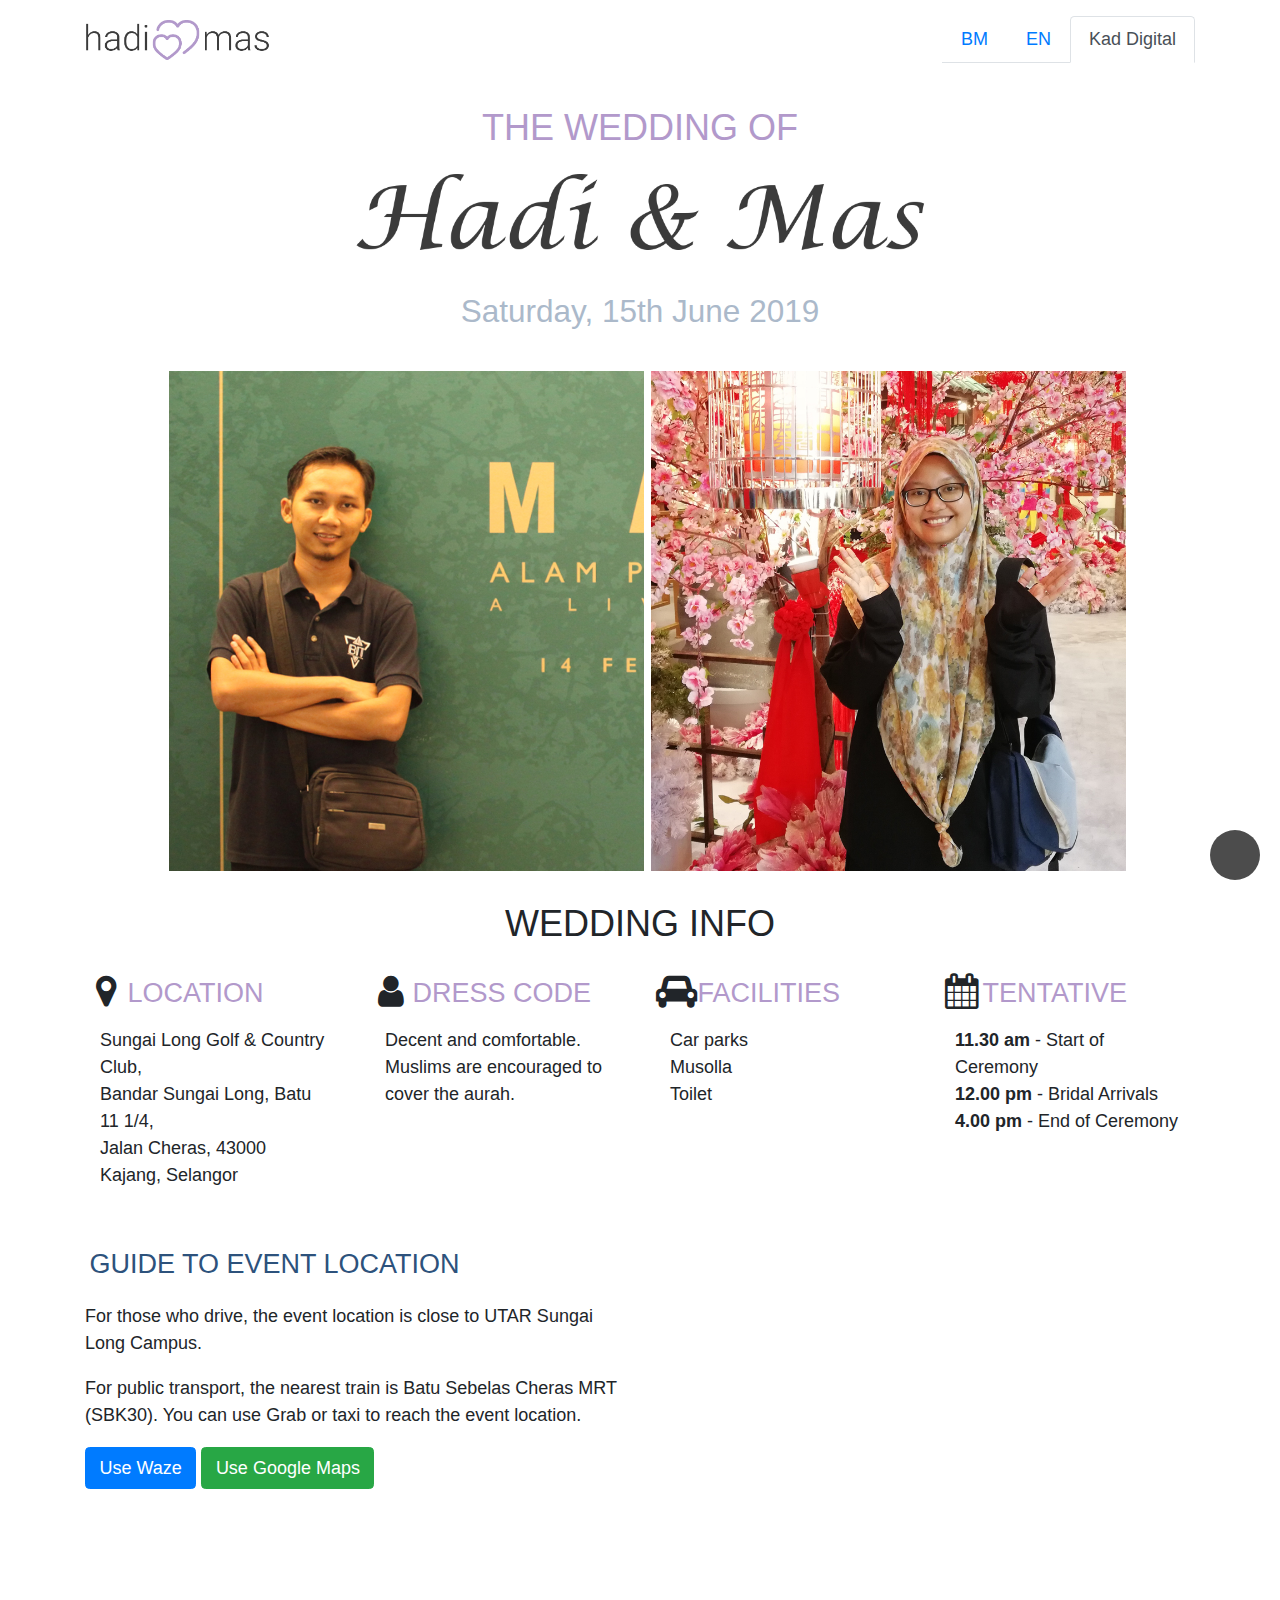
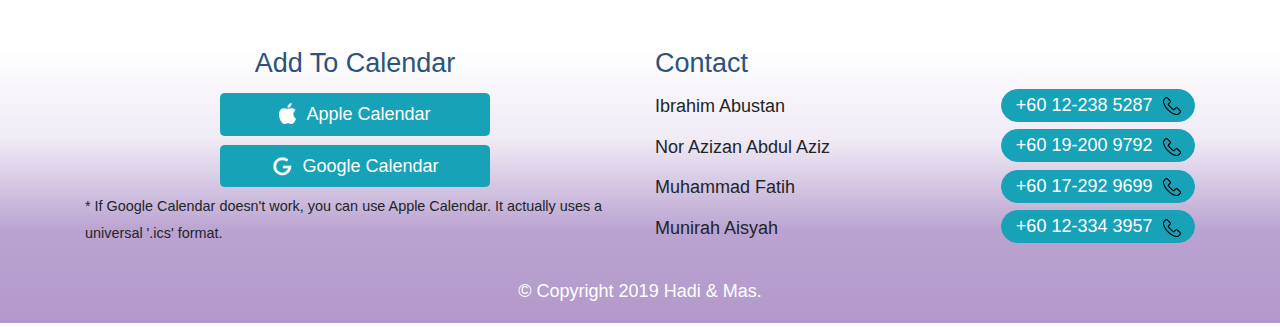
==== card.html @ 713570db "add english and card pages" ====
<!DOCTYPE html>
<html>

<head>
  <meta charset="utf-8">
  <meta name="viewport" content="width=device-width, initial-scale=1">
  <title>The Wedding of Hadi &amp; Mastura</title>
  <meta name="author" content="Mastura.AI">

  <!-- CSS dependencies -->
  <link rel="stylesheet" href="https://maxcdn.bootstrapcdn.com/font-awesome/4.5.0/css/font-awesome.min.css">
  <!-- <link rel="stylesheet" href="https://cdnjs.cloudflare.com/ajax/libs/font-awesome/4.7.0/css/font-awesome.min.css" type="text/css"> -->
  <!-- <link rel="stylesheet" href="assets/css/wireframe.css"> -->
  <link rel="stylesheet" href="https://use.fontawesome.com/releases/v5.1.0/css/all.css" integrity="sha384-lKuwvrZot6UHsBSfcMvOkWwlCMgc0TaWr+30HWe3a4ltaBwTZhyTEggF5tJv8tbt" crossorigin="anonymous">
  <link rel="stylesheet" href="https://maxcdn.bootstrapcdn.com/bootstrap/4.0.0/css/bootstrap.min.css" integrity="sha384-Gn5384xqQ1aoWXA+058RXPxPg6fy4IWvTNh0E263XmFcJlSAwiGgFAW/dAiS6JXm" crossorigin="anonymous">
  <link rel="stylesheet" href="assets/css/customStyle.css">

  <!-- Global site tag (gtag.js) - Google Analytics -->
  <script async src="https://www.googletagmanager.com/gtag/js?id=UA-134159920-1"></script>
  <script>
    window.dataLayer = window.dataLayer || [];
    function gtag(){dataLayer.push(arguments);}
    gtag('js', new Date());

    gtag('config', 'UA-134159920-1');
  </script>
</head>

<body>
  <nav class="navbar navbar-expand-md  navbar-light">
    <div class="container">
      <a href="#" class="navbar-brand d-flex align-items-center">
        <img src="assets/logo.png" class="d-inline-block align-top" alt="" height="50">
        <strong></strong>
      </a>
      <button class="navbar-toggler navbar-toggler-right" type="button" data-toggle="collapse" data-target="#navbar2SupportedContent">
        <span class="navbar-toggler-icon "></span>
      </button>
      <div class="collapse navbar-collapse text-center justify-content-end" id="navbar2SupportedContent">
        <ul class="nav nav-tabs">
          <li class="nav-item">
            <a class="nav-link" href="index.html" onclick="">BM</a>
          </li>
          <li class="nav-item">
            <a class="nav-link" href="en.html" onclick="">EN</a>
          </li>
          <li class="nav-item">
            <a class="active nav-link" href="index.html" onclick="">Kad Digital</a>
          </li>
        </ul>
      </div>
    </div>
  </nav>
  <div class="text-center text-tarikh w-100 py-4">
    <div class="container">
      <div class="row justify-content-center">
        <div class="col-md-9" style="max-width: 600px;"">
          <h2 class="text-uppercase text-walimah">The Wedding Of</h2>
          <img class="img-fluid d-block" src="assets/Hadi&Mas.png">
          <h3 >Saturday, 15th June 2019</h3>
        </div>
      </div>
    </div>
  </div>
  <div class="">
    <div class="container">
      <div class="row">
        <div class="col-md-1"></div>

        <div class="col-md-5 bg-hadi-cover">
          <!-- <img class="d-block box-shadow img-fluid p-1" src="assets/Hadi.jpg">  -->
        </div>
        <div class="col-md-5 bg-mas-cover">
          <!-- <img class="d-block box-shadow img-fluid p-1" src="assets/Mas.jpg">  -->
        </div>
        <div class="col-md-1"></div>

      </div>
    </div>
  </div>
  <div class="py-3">
    <div class="container">
      <div class="row">
        <div class="col-md-12 my-2">
          <h2 class="text-center">WEDDING INFO</h2>
        </div>
      </div>
      <div class="row">

        <div class="col-md-3">
          <div class="row no-gutters my-2">
              <div class="col-2 text-center">
              <i class="d-block fa fa-2x fa-map-marker"></i>
            </div>
            <div class="col-10 mt-1">
              <h4 class="text-walimah">
                LOCATION
              </h4>
            </div>
          </div>
          <div class="col-12 text-lg order-lg-1">
            <p>Sungai Long Golf & Country Club, <br>
              Bandar Sungai Long, Batu 11 1/4, <br>
              Jalan Cheras, 43000 Kajang, Selangor</p>
          </div>
        </div>

        <div class="col-md-3">
          <div class="row no-gutters my-2">
              <div class="col-2 text-center">
              <i class="fa fa-user d-block fa-2x"></i>
            </div>
            <div class="col-10 mt-1">
              <h4 class="text-walimah">
                DRESS CODE
              </h4>
            </div>
          </div>
          <div class="col-12">
            <p>Decent and comfortable. Muslims are encouraged to cover the aurah.</p>
          </div>
        </div>

        <div class="col-md-3">
          <div class="row no-gutters my-2">
            <div class="col-2 text-center">
              <i class="fa fa-2x fa-car"></i>
            </div>
            <div class="col-10 mt-1">
              <h4 class="text-walimah">
              FACILITIES
              </h4>
            </div>
          </div>
          <div class="col-12">
            <p>Car parks
              <br>Musolla
              <br>Toilet
            </p>
          </div>
        </div>

        <div class="col-md-3">
          <div class="row no-gutters my-2">
            <div class="col-2 text-center">
              <i class="d-block mx-auto fa fa-2x fa-calendar"></i>
            </div>
            <div class="col-10 mt-1">
              <h4 class="text-walimah">
              TENTATIVE
              </h4>
            </div>
          </div>
          <div class="col-12">
            <p>
              <strong>11.30 am</strong> - Start of Ceremony<br>
              <strong>12.00 pm</strong> - Bridal Arrivals<br>
              <strong>4.00 pm</strong> - End of Ceremony
            </p>
          </div>
        </div>

      </div>
    </div>
  </div>

  <div class="py-3">
    <div class="container">
      <div class="row">
        <div class="col-md-6 mb-4">
          <h4 class="text-dark p-1">
            GUIDE TO EVENT LOCATION
          </h4>
          <p class="my-3">
              For those who drive, the event location is close to UTAR Sungai Long Campus.</p>
          <p class="my-3">
              For public transport, the nearest train is Batu Sebelas Cheras MRT (SBK30). You can use Grab or taxi to reach the event location.</p>
          <a class="btn btn-primary" onclick="mapEventWaze()"
            href="https://waze.com/ul/hw283k9cqy" target="_blank">Use Waze </a>
          <a class="btn btn-success" onclick="mapEventGoogle()"
            href="https://goo.gl/maps/rqmS5gScA3T2" target="_blank">Use Google Maps </a>
        </div>
        <div class="col-md-6 my-2">
            <iframe src="https://www.google.com/maps/embed?pb=!1m14!1m8!1m3!1d31873.569525898343!2d101.7592323!3d3.0420231!3m2!1i1024!2i768!4f13.1!3m3!1m2!1s0x31cc3358bcd75da1%3A0x70e3d50fc42bfb59!2sSungai+Long+Golf+%26+Country+Club!5e0!3m2!1sen!2smy!4v1549622016093" 
              width="600" height="350" frameborder="0" style="border:0" allowfullscreen></iframe>
        </div>
      </div>
    </div>
  </div>
  <div class="bg-primary filter-fade-in mt-3 mb-1">
    <div class="container">
      <div class="row">

        <div class="col-md-6 mb-4">
          <h4 class="text-center text-dark">Add To Calendar</h4>

          <div class="row mt-2">
            <div class="col-12 text-center my-1">
              <a class="btn btn-info col-sm-6" onclick="CalendarApple()" target="_blank" href="./assets/hadixmas_wedding.ics">
                <img class="apple" src="./assets/apple-logo.png">
                  Apple Calendar
              </a>
            </div>
            <div class="col-12 text-center my-1">
              <a  class="btn btn-info col-sm-6" onclick="CalendarGoogle()" target="_blank" 
                href="https://calendar.google.com/event?action=TEMPLATE&tmeid=NDducWpnNWltYnI3MzZxMzdxcmNsNXEzNHMgNGhxNGlnaDdidm90Y2pidGdoZW42bWc3MG9AZw&tmsrc=4hq4igh7bvotcjbtghen6mg70o%40group.calendar.google.com">
                <img class="google" src="./assets/google-logo.png">                
                Google Calendar              
              </a>
            </div>
          </div>
          <small>* If Google Calendar doesn't work, you can use Apple Calendar. It actually uses a universal '.ics' format.</small>
        </div>

        <div class="text-left col-md-6 mb-4 no-gutters">
          <h4 class="text-dark">Contact</h4>

          <ul class="list-inline mb-2">
            <li class="list-inline-item mt-1">
              Ibrahim Abustan
            </li>
            <li class="list-inline-item float-right">
              <button type="button" onclick="contactEvent()" class="btn btn-info contact" data-toggle="modal" data-target="#contactPerson1">
                +60 12-238 5287
                <img class="phone" src="./assets/phone-icon.png">
              </button>
            </li>
          </ul>

          <!-- Modal -->
          <div class="modal fade" id="contactPerson1" tabindex="-1" role="dialog" aria-labelledby="contactPerson1Label" aria-hidden="true">
            <div class="modal-dialog modal-dialog-centered" role="document">
              <div class="modal-content">
                <div class="modal-header">
                  <h5 class="modal-title" id="contactPerson1Label">Contact</h5>
                  <button type="button" class="close" data-dismiss="modal" aria-label="Close">
                    <span aria-hidden="true">&times;</span>
                  </button>
                </div>
                <div class="modal-body">
                  <ul class="list-group list-group-flush">
                    <li class="list-group-item bg-light py-1">
                      <a href="https://api.whatsapp.com/send?phone=60122385287" onclick="contactEventWhatsapp()" class="ga-contact-call ">
                        <img class="whatsapp" src="./assets/whatsapp-icon.png">
                        <span class="whatsapp-text align-middle">Whatsapp</span>
                      </a>
                    </li>
                    <li class="list-group-item bg-light py-1">
                      <a class="ga-contact-call " href="tel:60122385287" onclick="contactEventCall()">
                        <img class="call" src="./assets/phone-icon.png">
                        <span class="call-text align-middle">Call</span>
                      </a>
                    </li>
                  </ul>
                </div>
              </div>
            </div>
          </div>

          <ul class="list-inline mb-2">
            <li class="list-inline-item mt-1">
              Nor Azizan Abdul Aziz
            </li>
            <li class="list-inline-item float-right">
              <button type="button" onclick="contactEvent()" class="btn btn-info contact" data-toggle="modal" data-target="#contactPerson2">
                +60 19-200 9792
                <img class="phone" src="./assets/phone-icon.png">
              </button>
            </li>
          </ul>

          <!-- Modal -->
          <div class="modal fade" id="contactPerson2" tabindex="-1" role="dialog" aria-labelledby="contactPerson2Label" aria-hidden="true">
            <div class="modal-dialog modal-dialog-centered" role="document">
              <div class="modal-content">
                <div class="modal-header">
                  <h5 class="modal-title" id="contactPerson2Label">Contact</h5>
                  <button type="button" class="close" data-dismiss="modal" aria-label="Close">
                    <span aria-hidden="true">&times;</span>
                  </button>
                </div>
                <div class="modal-body">
                  <ul class="list-group list-group-flush">
                    <li class="list-group-item bg-light py-1">
                      <a href="https://api.whatsapp.com/send?phone=60192009792" onclick="contactEventWhatsapp()" class="ga-contact-call ">
                        <img class="whatsapp" src="./assets/whatsapp-icon.png">
                        <span class="whatsapp-text align-middle">Whatsapp</span>
                      </a>
                    </li>
                    <li class="list-group-item bg-light py-1">
                      <a class="ga-contact-call " href="tel:60192009792" onclick="contactEventCall()">
                        <img class="call" src="./assets/phone-icon.png">
                        <span class="call-text align-middle">Call</span>
                      </a>
                    </li>
                  </ul>
                </div>
              </div>
            </div>
          </div>

          <ul class="list-inline mb-2">
            <li class="list-inline-item mt-1">
              Muhammad Fatih
            </li>
            <li class="list-inline-item float-right">
              <button type="button" onclick="contactEvent()" class="btn btn-info contact" data-toggle="modal" data-target="#contactPerson3">
                +60 17-292 9699
                <img class="phone" src="./assets/phone-icon.png">
              </button>
            </li>
          </ul>

          <!-- Modal -->
          <div class="modal fade" id="contactPerson3" tabindex="-1" role="dialog" aria-labelledby="contactPerson3Label" aria-hidden="true">
            <div class="modal-dialog modal-dialog-centered" role="document">
              <div class="modal-content">
                <div class="modal-header">
                  <h5 class="modal-title" id="contactPerson3Label">Contact</h5>
                  <button type="button" class="close" data-dismiss="modal" aria-label="Close">
                    <span aria-hidden="true">&times;</span>
                  </button>
                </div>
                <div class="modal-body">
                  <ul class="list-group list-group-flush">
                    <li class="list-group-item bg-light py-1">
                      <a href="https://api.whatsapp.com/send?phone=60172929699" onclick="contactEventWhatsapp()" class="ga-contact-call ">
                        <img class="whatsapp" src="./assets/whatsapp-icon.png">
                        <span class="whatsapp-text align-middle">Whatsapp</span>
                      </a>
                    </li>
                    <li class="list-group-item bg-light py-1">
                      <a class="ga-contact-call " href="tel:60172929699" onclick="contactEventCall()">
                        <img class="call" src="./assets/phone-icon.png">
                        <span class="call-text align-middle">Call</span>
                      </a>
                    </li>
                  </ul>
                </div>
              </div>
            </div>
          </div>

          <ul class="list-inline mb-2">
            <li class="list-inline-item mt-1">
              Munirah Aisyah
            </li>
            <li class="list-inline-item float-right">
              <button type="button" onclick="contactEvent()" class="btn btn-info contact" data-toggle="modal" data-target="#contactPerson4">
                +60 12-334 3957
                <img class="phone" src="./assets/phone-icon.png">
              </button>
            </li>
          </ul>

          <!-- Modal -->
          <div class="modal fade" id="contactPerson4" tabindex="-1" role="dialog" aria-labelledby="contactPerson4Label" aria-hidden="true">
            <div class="modal-dialog modal-dialog-centered" role="document">
              <div class="modal-content">
                <div class="modal-header">
                  <h5 class="modal-title" id="contactPerson4Label">Contact</h5>
                  <button type="button" class="close" data-dismiss="modal" aria-label="Close">
                    <span aria-hidden="true">&times;</span>
                  </button>
                </div>
                <div class="modal-body">
                  <ul class="list-group list-group-flush">
                    <li class="list-group-item bg-light py-1">
                      <a href="https://api.whatsapp.com/send?phone=60123343957" onclick="contactEventWhatsapp()" class="ga-contact-call ">
                        <img class="whatsapp" src="./assets/whatsapp-icon.png">
                        <span class="whatsapp-text align-middle">Whatsapp</span>
                      </a>
                    </li>
                    <li class="list-group-item bg-light py-1">
                      <a class="ga-contact-call " href="tel:60123343957" onclick="contactEventCall()">
                        <img class="call" src="./assets/phone-icon.png">
                        <span class="call-text align-middle">Call</span>
                      </a>
                    </li>
                  </ul>
                </div>
              </div>
            </div>
          </div>
        </div>
      </div>

      <div class="row">
        <div class="col-md-12">
          <p class="text-center text-white">© Copyright 2019 Hadi & Mas. </p>
        </div>
      </div>

    </div>
  </div>

  <a onclick="topFunction()" id="myBtn" class="return-to-top" title="Go to top">
      <i class="fas fa-5x fa-angle-up"></i>
  </a>
  <!-- jQuery library -->
  <script src="https://code.jquery.com/jquery-3.2.1.slim.min.js" 
          integrity="sha384-KJ3o2DKtIkvYIK3UENzmM7KCkRr/rE9/Qpg6aAZGJwFDMVNA/GpGFF93hXpG5KkN" 
          crossorigin="anonymous"></script>
  <!-- Popper -->
  <script src="https://cdnjs.cloudflare.com/ajax/libs/popper.js/1.12.9/umd/popper.min.js" 
          integrity="sha384-ApNbgh9B+Y1QKtv3Rn7W3mgPxhU9K/ScQsAP7hUibX39j7fakFPskvXusvfa0b4Q" 
          crossorigin="anonymous"></script>
  <!-- Latest compiled and minified Bootstrap JavaScript -->
  <script src="https://maxcdn.bootstrapcdn.com/bootstrap/4.0.0/js/bootstrap.min.js" 
          integrity="sha384-JZR6Spejh4U02d8jOt6vLEHfe/JQGiRRSQQxSfFWpi1MquVdAyjUar5+76PVCmYl" 
          crossorigin="anonymous"></script>

  
  <!-- =======  custom script start here ======= -->

  <script>
    // When the user clicks on the button, scroll to the top of the document
    function topFunction() {
        document.body.scrollTop = 0;
        document.documentElement.scrollTop = 0;
    }

    function mapEventGoogle(){
      gtag('event', 'click', {'event_category' : 'Maps', 'event_label' : 'Google Map'});
    }

    function mapEventWaze(){
      gtag('event', 'click', {'event_category' : 'Maps', 'event_label' : 'Waze'});
    }

    function CalendarGoogle(){
      gtag('event', 'click', {'event_category' : 'Calendar', 'event_label' : 'Google Calendar'});
    }
    

    function CalendarApple(){
      gtag('event', 'click', {'event_category' : 'Calendar', 'event_label' : 'Apple Calendar'});
    }

    function contactEvent(){
      gtag('event', 'click', {'event_category' : 'Contact', 'event_label' : 'button'});
    }

    function contactEventWhatsapp(){
      gtag('event', 'click', {'event_category' : 'Contact', 'event_label' : 'Whatsapp'});
    }

    function contactEventCall(){
      gtag('event', 'click', {'event_category' : 'Contact', 'event_label' : 'Call'});
    }
  </script>

</body>

</html>
---- assets/css/customStyle.css ----
iframe {
    display: block;
    width: 100%;
}

html,
body {
    font-size: 14px !important;
}

.h1 {
    font-size: 1.602em;
}

.h2 {
    font-size: 1.424em;
}

.h3 {
    font-size: 1.266em;
}

.h4 {
    font-size: 1.125em;
}

.h5 {
    font-size: 0.889em;
}

.h6 {
    font-size: 0.79em;
}

.display-1 {
    font-size: 3.906em;
}

.display-2 {
    font-size: 3.125em;
}

.display-3 {
    font-size: 2.5em;
}

.display-4 {
    font-size: 2em;
}


.return-to-top {
    position: fixed;
    bottom: 20px;
    right: 20px;
    background: rgb(0, 0, 0);
    background: rgba(0, 0, 0, 0.7);
    width: 50px;
    height: 50px;
    display: block;
    text-decoration: none;
    -webkit-border-radius: 35px;
    -moz-border-radius: 35px;
    border-radius: 35px;
    -webkit-transition: all 0.3s linear;
    -moz-transition: all 0.3s ease;
    -ms-transition: all 0.3s ease;
    -o-transition: all 0.3s ease;
    transition: all 0.3s ease;
}

.return-to-top i {
    color: #fff;
    margin: 0;
    position: relative;
    left: 16px;
    top: 6px;
    font-size: 30px;
    -webkit-transition: all 0.3s ease;
    -moz-transition: all 0.3s ease;
    -ms-transition: all 0.3s ease;
    -o-transition: all 0.3s ease;
    transition: all 0.3s ease;
}

.return-to-top:hover {
    background: rgba(0, 0, 0, 0.9);
}

.return-to-top:hover i {
    color: #fff;
    top: 1px;
}

.bg-hadi-cover {
    max-width: 100%;
    height: 500px;
    background: url(../Hadi.jpg);
    background-size: cover;
    margin: 0.2em;
    background-position-x: 0em;
}

.bg-mas-cover {
    max-width: 100%;
    height: 500px;
    background: url(../Mas.jpg);
    background-size: cover;
    margin: 0.2em;
    background-position-x: -1em;
}

@media screen and (max-width: 900px) {

    .bg-mas-cover {
        max-width: 100%;
        height: 500px;
        background: url(../Mas.jpg);
        background-size: cover;
        margin: 0.2em;
        background-position-x: -9em;
    }
}

@media screen and (max-width: 600px) {

    .return-to-top {
        position: fixed;
        bottom: 15px;
        right: 15px;
        background: rgb(0, 0, 0);
        background: rgba(0, 0, 0, 0.7);
        width: 45px;
        height: 45px;
        display: block;
        text-decoration: none;
        -webkit-border-radius: 35px;
        -moz-border-radius: 35px;
        border-radius: 35px;
        -webkit-transition: all 0.3s linear;
        -moz-transition: all 0.3s ease;
        -ms-transition: all 0.3s ease;
        -o-transition: all 0.3s ease;
        transition: all 0.3s ease;
    }
    
    .return-to-top i {
        color: #fff;
        margin: 0;
        position: relative;
        left: 14px;
        top: 6px;
        font-size: 30px;
        -webkit-transition: all 0.3s ease;
        -moz-transition: all 0.3s ease;
        -ms-transition: all 0.3s ease;
        -o-transition: all 0.3s ease;
        transition: all 0.3s ease;
    }
    .bg-hadi-cover {
        width: 48%;
        height: 300px;
        background: url("../Hadi.jpg");
        background-size: cover;
        margin: 0.2em;
        background-position-x: -1em;
    }
    .bg-mas-cover {
        width: 48%;
        height: 300px;
        background: url("../Mas.jpg");
        background-size: cover;
        margin: 0.2em;
        background-position-x: -6em;
    }
}



@media (min-width: 48em) {
    .h1 {
        font-size: 2.441em;
    }
    .h2 {
        font-size: 1.953em;
    }
    .h3 {
        font-size: 1.563em;
    }
    .h4 {
        font-size: 1.25em;
    }
    .display-1 {
        font-size: 6em;
    }
    .display-2 {
        font-size: 5.5em;
    }
    .display-3 {
        font-size: 4.5em;
    }
    .display-4 {
        font-size: 3.5em;
    }
}

/* Large devices (desktops, 62em and up) */

@media (min-width: 62em) {
    html,
    body {
        font-size: 16px !important;
    }
}

/* Extra large devices (large desktops, 75em and up) */

@media (min-width: 75em) {
    html,
    body {
        font-size: 18px !important;
    }
}



.sticky-action {
    box-shadow: 0 2px 8px rgba(0,0,0,.7);
    background-color: #fff;
    width: 100%;
    position: fixed;
    bottom: 0%;
    margin: 0 auto;
    left: 0;
    right: 0;
    max-width: 400px;
    padding: 5px 0;
    z-index: 10;
    font-weight: 400;
    font-style: normal;
}

img[class~=whatsapp] {
    /* height: .239583333in; */
    /* height: 24px; */
    /* margin: 0px -12px 2px -7px; */
    height: 50px;
    /* box-shadow: 2px 2px 9px #999;
    border-radius: 50px;
    background-color: #25d366; */
}

img[class~=phone] {
    height: 18px;
    margin-left: 5px;
    /* margin: 14px; */
}

img[class~=call] {
    height: 23px;
    margin: 14px;
}

img[class~=google] {
    /* display: block; */
    margin: 2px 3px 1px 1px;
    height: 22px;
}

img[class~=apple] {
    /* display: block; */
    margin: 0px 6px 4px 0px;
    height: 21px;
}

.whatsapp-text{
    font-size: 20px;
    padding-left: 15px;
}

.call-text{
    font-size: 20px;
    padding-left: 15px;
}

.ga-contact-call{
    display: block;
}

.contact{
    border-radius: 25px;
    padding-top: 2px;
    padding-bottom: 2px;
}

.crop {
    max-width: 375px; 
    overflow: hidden; 
}

/* .bg-cover {
    width: 200px;
    height: 300px;
    background: url("../Hadi.jpg");
    background-size: cover;
    outline: 1px solid red;
  } */

.crop img { 
    max-width: initial; /* Maybe optional. See note below */ 
}

.float{
	/* position:fixed;
	width:60px;
	height:60px;
	bottom:40px;
	right:40px; */
    background-color: #25d366;
    color: #FFF;
    border-radius: 50px;
    text-align: center;
    /* font-size: 30px; */
    box-shadow: 2px 2px 3px #999;
    /* z-index: 100; */
    padding: 6px;
}



/* COLORING */

.text-walimah {
    color: #b299cb !important;
}

.text-tarikh {
    color: #abb9ca !important;
}

.text-dark {
    color: #2d527c !important;
}

h2, .h2 {
    font-size: 2rem;
}

.text-title {
    font-weight: bolder;
}

.filter-fade-in {
    overflow: hidden;
    position: relative;
}

.filter-fade-in:before {
    position: absolute;
    top: 0px;
    left: 0px;
    width: 100%;
    height: 100%;
    content: ' ';
    background: linear-gradient(#ffffff, rgba(255, 255, 255, 0.8), rgba(255, 255, 255, 0.1), rgba(255, 255, 255, 0));
}

.bg-primary {
    background-color: #b299cb !important;
}
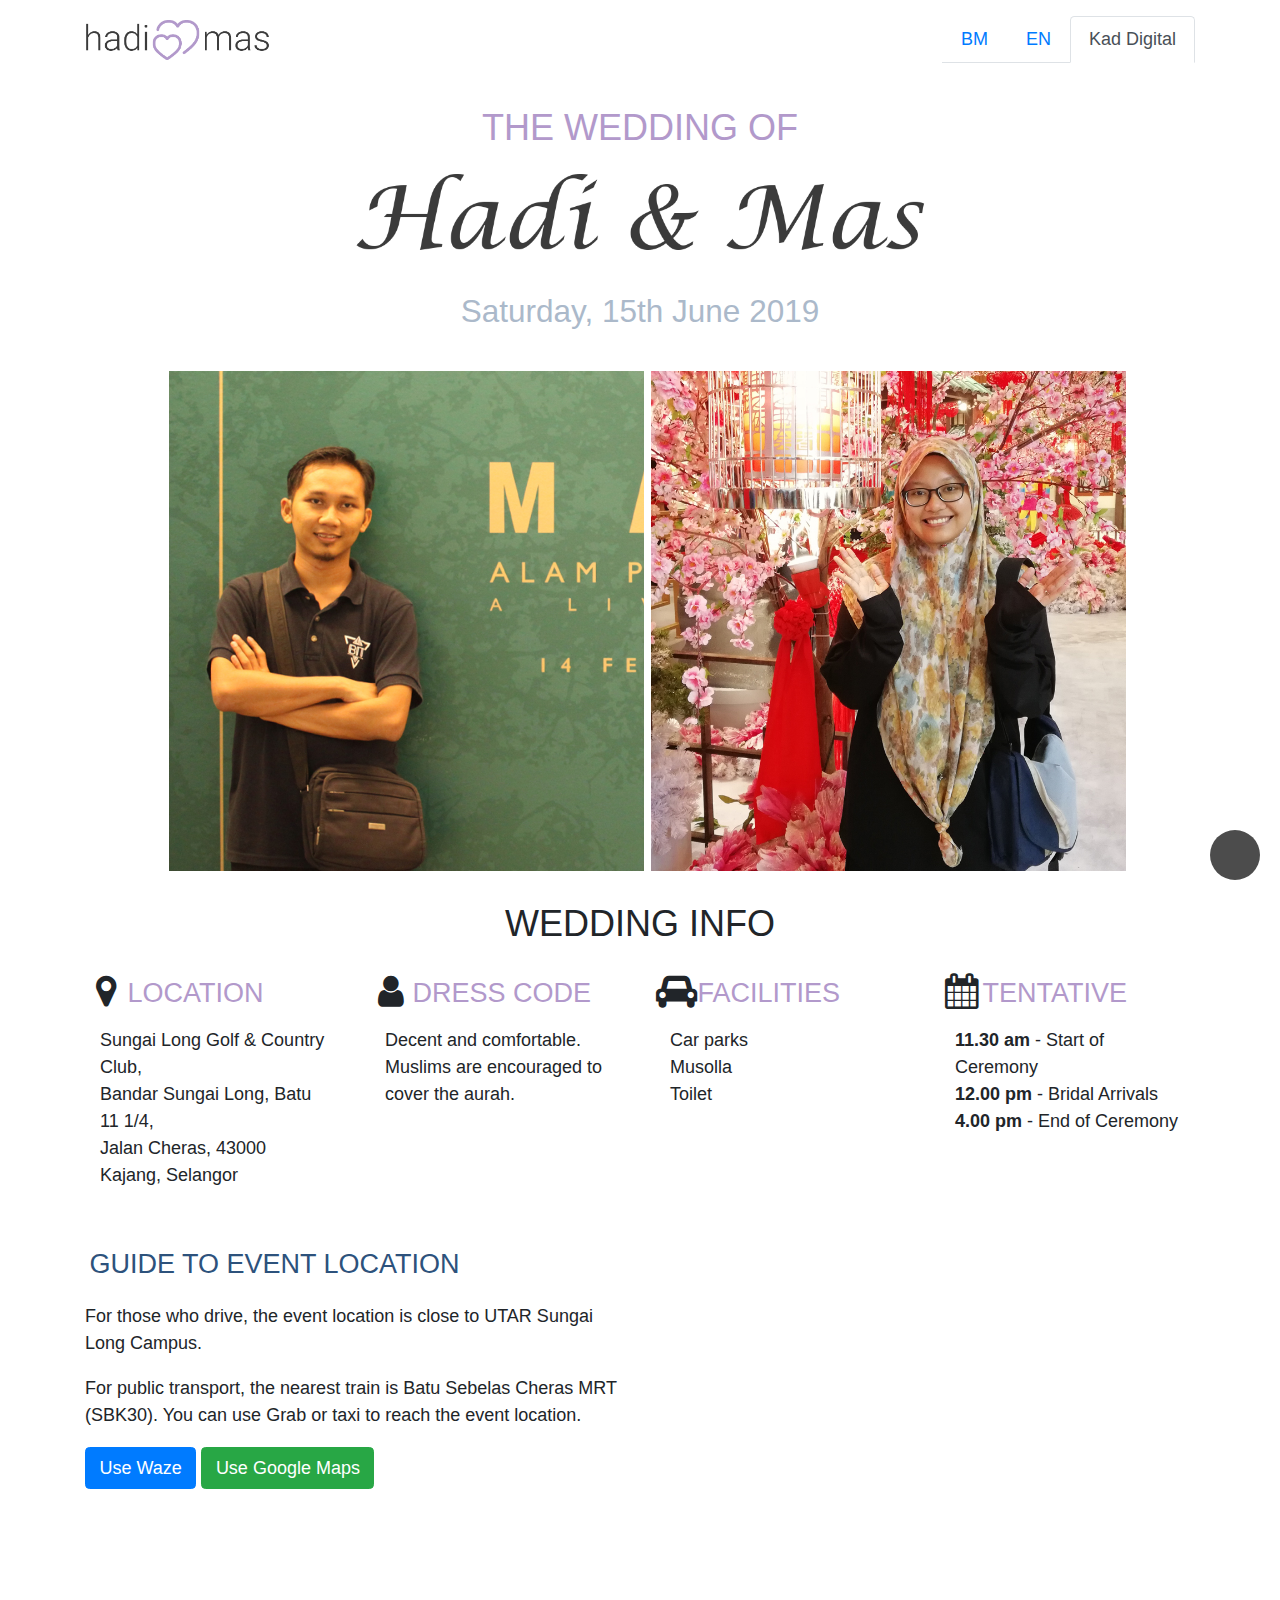
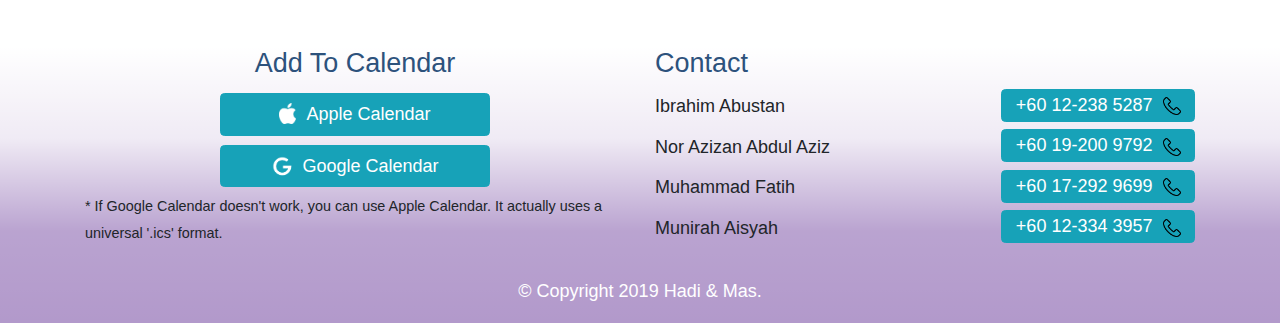
==== commit 75620de4: "change link google calendar" ====
--- a/card.html
+++ b/card.html
@@ -9,8 +9,6 @@
 
   <!-- CSS dependencies -->
   <link rel="stylesheet" href="https://maxcdn.bootstrapcdn.com/font-awesome/4.5.0/css/font-awesome.min.css">
-  <!-- <link rel="stylesheet" href="https://cdnjs.cloudflare.com/ajax/libs/font-awesome/4.7.0/css/font-awesome.min.css" type="text/css"> -->
-  <!-- <link rel="stylesheet" href="assets/css/wireframe.css"> -->
   <link rel="stylesheet" href="https://use.fontawesome.com/releases/v5.1.0/css/all.css" integrity="sha384-lKuwvrZot6UHsBSfcMvOkWwlCMgc0TaWr+30HWe3a4ltaBwTZhyTEggF5tJv8tbt" crossorigin="anonymous">
   <link rel="stylesheet" href="https://maxcdn.bootstrapcdn.com/bootstrap/4.0.0/css/bootstrap.min.css" integrity="sha384-Gn5384xqQ1aoWXA+058RXPxPg6fy4IWvTNh0E263XmFcJlSAwiGgFAW/dAiS6JXm" crossorigin="anonymous">
   <link rel="stylesheet" href="assets/css/customStyle.css">
--- a/assets/css/customStyle.css
+++ b/assets/css/customStyle.css
@@ -288,7 +288,7 @@
 }
 
 .contact{
-    border-radius: 25px;
+    /* border-radius: 25px; */
     padding-top: 2px;
     padding-bottom: 2px;
 }
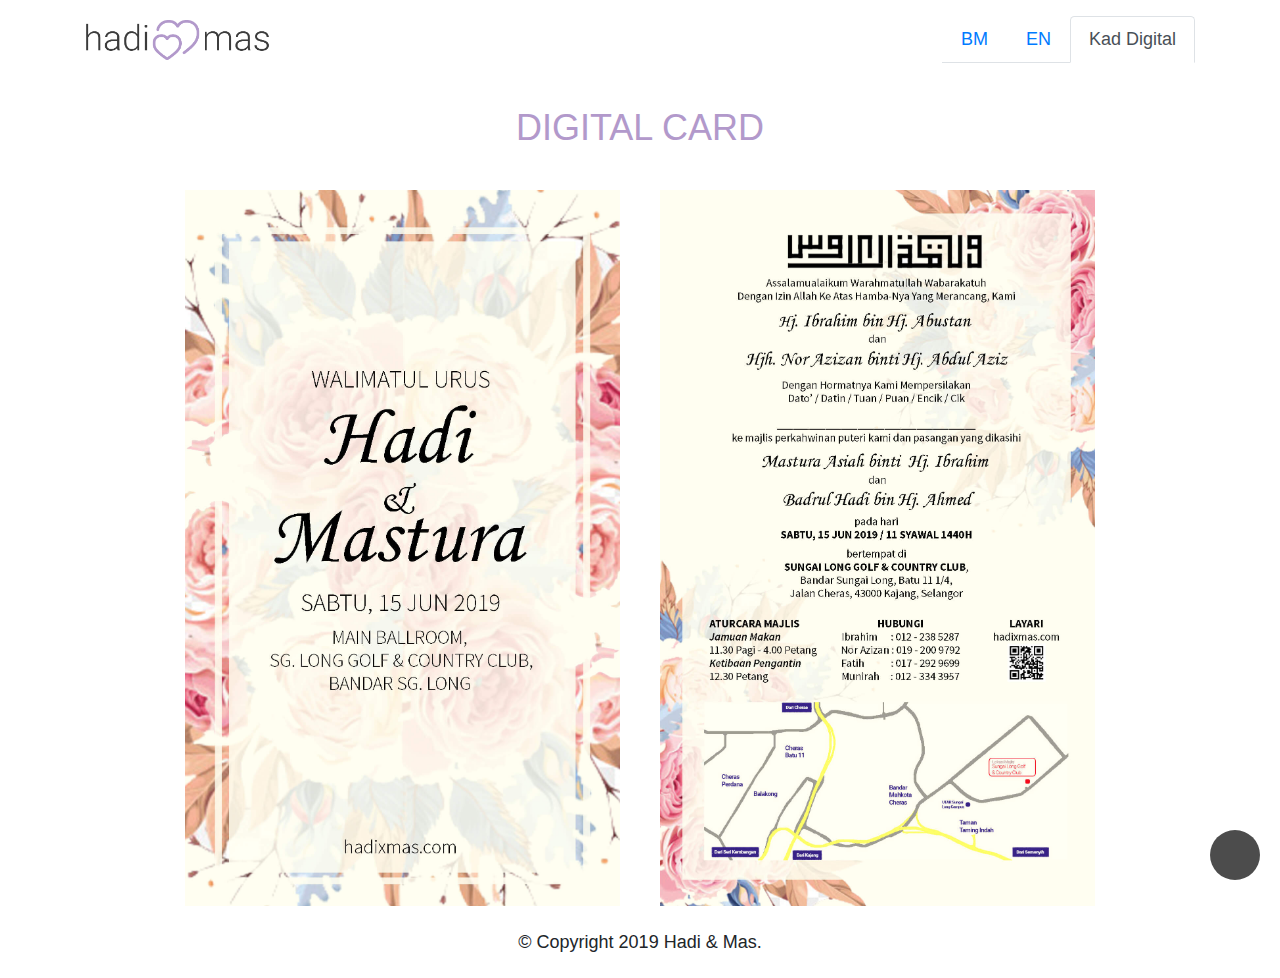
==== commit 75aa1651: "add digital card" ====
--- a/card.html
+++ b/card.html
@@ -53,9 +53,7 @@
     <div class="container">
       <div class="row justify-content-center">
         <div class="col-md-9" style="max-width: 600px;"">
-          <h2 class="text-uppercase text-walimah">The Wedding Of</h2>
-          <img class="img-fluid d-block" src="assets/Hadi&Mas.png">
-          <h3 >Saturday, 15th June 2019</h3>
+          <h2 class="text-uppercase text-walimah">Digital Card</h2>
         </div>
       </div>
     </div>
@@ -65,333 +63,28 @@
       <div class="row">
         <div class="col-md-1"></div>
 
-        <div class="col-md-5 bg-hadi-cover">
-          <!-- <img class="d-block box-shadow img-fluid p-1" src="assets/Hadi.jpg">  -->
+        <div class="col-md-5">
+          <img class="d-block box-shadow img-fluid p-1" src="assets/card-front.jpg"> 
         </div>
-        <div class="col-md-5 bg-mas-cover">
-          <!-- <img class="d-block box-shadow img-fluid p-1" src="assets/Mas.jpg">  -->
+        <div class="col-md-5">
+          <img class="d-block box-shadow img-fluid p-1" src="assets/card-back.jpg"> 
         </div>
         <div class="col-md-1"></div>
 
       </div>
     </div>
   </div>
-  <div class="py-3">
+  
+  <div class="mt-3 mb-1">
     <div class="container">
       <div class="row">
-        <div class="col-md-12 my-2">
-          <h2 class="text-center">WEDDING INFO</h2>
-        </div>
-      </div>
-      <div class="row">
-
-        <div class="col-md-3">
-          <div class="row no-gutters my-2">
-              <div class="col-2 text-center">
-              <i class="d-block fa fa-2x fa-map-marker"></i>
-            </div>
-            <div class="col-10 mt-1">
-              <h4 class="text-walimah">
-                LOCATION
-              </h4>
-            </div>
-          </div>
-          <div class="col-12 text-lg order-lg-1">
-            <p>Sungai Long Golf & Country Club, <br>
-              Bandar Sungai Long, Batu 11 1/4, <br>
-              Jalan Cheras, 43000 Kajang, Selangor</p>
-          </div>
-        </div>
-
-        <div class="col-md-3">
-          <div class="row no-gutters my-2">
-              <div class="col-2 text-center">
-              <i class="fa fa-user d-block fa-2x"></i>
-            </div>
-            <div class="col-10 mt-1">
-              <h4 class="text-walimah">
-                DRESS CODE
-              </h4>
-            </div>
-          </div>
-          <div class="col-12">
-            <p>Decent and comfortable. Muslims are encouraged to cover the aurah.</p>
-          </div>
-        </div>
-
-        <div class="col-md-3">
-          <div class="row no-gutters my-2">
-            <div class="col-2 text-center">
-              <i class="fa fa-2x fa-car"></i>
-            </div>
-            <div class="col-10 mt-1">
-              <h4 class="text-walimah">
-              FACILITIES
-              </h4>
-            </div>
-          </div>
-          <div class="col-12">
-            <p>Car parks
-              <br>Musolla
-              <br>Toilet
-            </p>
-          </div>
-        </div>
-
-        <div class="col-md-3">
-          <div class="row no-gutters my-2">
-            <div class="col-2 text-center">
-              <i class="d-block mx-auto fa fa-2x fa-calendar"></i>
-            </div>
-            <div class="col-10 mt-1">
-              <h4 class="text-walimah">
-              TENTATIVE
-              </h4>
-            </div>
-          </div>
-          <div class="col-12">
-            <p>
-              <strong>11.30 am</strong> - Start of Ceremony<br>
-              <strong>12.00 pm</strong> - Bridal Arrivals<br>
-              <strong>4.00 pm</strong> - End of Ceremony
-            </p>
-          </div>
-        </div>
-
-      </div>
-    </div>
-  </div>
-
-  <div class="py-3">
-    <div class="container">
-      <div class="row">
-        <div class="col-md-6 mb-4">
-          <h4 class="text-dark p-1">
-            GUIDE TO EVENT LOCATION
-          </h4>
-          <p class="my-3">
-              For those who drive, the event location is close to UTAR Sungai Long Campus.</p>
-          <p class="my-3">
-              For public transport, the nearest train is Batu Sebelas Cheras MRT (SBK30). You can use Grab or taxi to reach the event location.</p>
-          <a class="btn btn-primary" onclick="mapEventWaze()"
-            href="https://waze.com/ul/hw283k9cqy" target="_blank">Use Waze </a>
-          <a class="btn btn-success" onclick="mapEventGoogle()"
-            href="https://goo.gl/maps/rqmS5gScA3T2" target="_blank">Use Google Maps </a>
-        </div>
-        <div class="col-md-6 my-2">
-            <iframe src="https://www.google.com/maps/embed?pb=!1m14!1m8!1m3!1d31873.569525898343!2d101.7592323!3d3.0420231!3m2!1i1024!2i768!4f13.1!3m3!1m2!1s0x31cc3358bcd75da1%3A0x70e3d50fc42bfb59!2sSungai+Long+Golf+%26+Country+Club!5e0!3m2!1sen!2smy!4v1549622016093" 
-              width="600" height="350" frameborder="0" style="border:0" allowfullscreen></iframe>
+        <div class="col-md-12">
+          <p class="text-center ">© Copyright 2019 Hadi & Mas. </p>
         </div>
       </div>
     </div>
   </div>
-  <div class="bg-primary filter-fade-in mt-3 mb-1">
-    <div class="container">
-      <div class="row">
-
-        <div class="col-md-6 mb-4">
-          <h4 class="text-center text-dark">Add To Calendar</h4>
-
-          <div class="row mt-2">
-            <div class="col-12 text-center my-1">
-              <a class="btn btn-info col-sm-6" onclick="CalendarApple()" target="_blank" href="./assets/hadixmas_wedding.ics">
-                <img class="apple" src="./assets/apple-logo.png">
-                  Apple Calendar
-              </a>
-            </div>
-            <div class="col-12 text-center my-1">
-              <a  class="btn btn-info col-sm-6" onclick="CalendarGoogle()" target="_blank" 
-                href="https://calendar.google.com/event?action=TEMPLATE&tmeid=NDducWpnNWltYnI3MzZxMzdxcmNsNXEzNHMgNGhxNGlnaDdidm90Y2pidGdoZW42bWc3MG9AZw&tmsrc=4hq4igh7bvotcjbtghen6mg70o%40group.calendar.google.com">
-                <img class="google" src="./assets/google-logo.png">                
-                Google Calendar              
-              </a>
-            </div>
-          </div>
-          <small>* If Google Calendar doesn't work, you can use Apple Calendar. It actually uses a universal '.ics' format.</small>
-        </div>
-
-        <div class="text-left col-md-6 mb-4 no-gutters">
-          <h4 class="text-dark">Contact</h4>
-
-          <ul class="list-inline mb-2">
-            <li class="list-inline-item mt-1">
-              Ibrahim Abustan
-            </li>
-            <li class="list-inline-item float-right">
-              <button type="button" onclick="contactEvent()" class="btn btn-info contact" data-toggle="modal" data-target="#contactPerson1">
-                +60 12-238 5287
-                <img class="phone" src="./assets/phone-icon.png">
-              </button>
-            </li>
-          </ul>
-
-          <!-- Modal -->
-          <div class="modal fade" id="contactPerson1" tabindex="-1" role="dialog" aria-labelledby="contactPerson1Label" aria-hidden="true">
-            <div class="modal-dialog modal-dialog-centered" role="document">
-              <div class="modal-content">
-                <div class="modal-header">
-                  <h5 class="modal-title" id="contactPerson1Label">Contact</h5>
-                  <button type="button" class="close" data-dismiss="modal" aria-label="Close">
-                    <span aria-hidden="true">&times;</span>
-                  </button>
-                </div>
-                <div class="modal-body">
-                  <ul class="list-group list-group-flush">
-                    <li class="list-group-item bg-light py-1">
-                      <a href="https://api.whatsapp.com/send?phone=60122385287" onclick="contactEventWhatsapp()" class="ga-contact-call ">
-                        <img class="whatsapp" src="./assets/whatsapp-icon.png">
-                        <span class="whatsapp-text align-middle">Whatsapp</span>
-                      </a>
-                    </li>
-                    <li class="list-group-item bg-light py-1">
-                      <a class="ga-contact-call " href="tel:60122385287" onclick="contactEventCall()">
-                        <img class="call" src="./assets/phone-icon.png">
-                        <span class="call-text align-middle">Call</span>
-                      </a>
-                    </li>
-                  </ul>
-                </div>
-              </div>
-            </div>
-          </div>
-
-          <ul class="list-inline mb-2">
-            <li class="list-inline-item mt-1">
-              Nor Azizan Abdul Aziz
-            </li>
-            <li class="list-inline-item float-right">
-              <button type="button" onclick="contactEvent()" class="btn btn-info contact" data-toggle="modal" data-target="#contactPerson2">
-                +60 19-200 9792
-                <img class="phone" src="./assets/phone-icon.png">
-              </button>
-            </li>
-          </ul>
-
-          <!-- Modal -->
-          <div class="modal fade" id="contactPerson2" tabindex="-1" role="dialog" aria-labelledby="contactPerson2Label" aria-hidden="true">
-            <div class="modal-dialog modal-dialog-centered" role="document">
-              <div class="modal-content">
-                <div class="modal-header">
-                  <h5 class="modal-title" id="contactPerson2Label">Contact</h5>
-                  <button type="button" class="close" data-dismiss="modal" aria-label="Close">
-                    <span aria-hidden="true">&times;</span>
-                  </button>
-                </div>
-                <div class="modal-body">
-                  <ul class="list-group list-group-flush">
-                    <li class="list-group-item bg-light py-1">
-                      <a href="https://api.whatsapp.com/send?phone=60192009792" onclick="contactEventWhatsapp()" class="ga-contact-call ">
-                        <img class="whatsapp" src="./assets/whatsapp-icon.png">
-                        <span class="whatsapp-text align-middle">Whatsapp</span>
-                      </a>
-                    </li>
-                    <li class="list-group-item bg-light py-1">
-                      <a class="ga-contact-call " href="tel:60192009792" onclick="contactEventCall()">
-                        <img class="call" src="./assets/phone-icon.png">
-                        <span class="call-text align-middle">Call</span>
-                      </a>
-                    </li>
-                  </ul>
-                </div>
-              </div>
-            </div>
-          </div>
-
-          <ul class="list-inline mb-2">
-            <li class="list-inline-item mt-1">
-              Muhammad Fatih
-            </li>
-            <li class="list-inline-item float-right">
-              <button type="button" onclick="contactEvent()" class="btn btn-info contact" data-toggle="modal" data-target="#contactPerson3">
-                +60 17-292 9699
-                <img class="phone" src="./assets/phone-icon.png">
-              </button>
-            </li>
-          </ul>
-
-          <!-- Modal -->
-          <div class="modal fade" id="contactPerson3" tabindex="-1" role="dialog" aria-labelledby="contactPerson3Label" aria-hidden="true">
-            <div class="modal-dialog modal-dialog-centered" role="document">
-              <div class="modal-content">
-                <div class="modal-header">
-                  <h5 class="modal-title" id="contactPerson3Label">Contact</h5>
-                  <button type="button" class="close" data-dismiss="modal" aria-label="Close">
-                    <span aria-hidden="true">&times;</span>
-                  </button>
-                </div>
-                <div class="modal-body">
-                  <ul class="list-group list-group-flush">
-                    <li class="list-group-item bg-light py-1">
-                      <a href="https://api.whatsapp.com/send?phone=60172929699" onclick="contactEventWhatsapp()" class="ga-contact-call ">
-                        <img class="whatsapp" src="./assets/whatsapp-icon.png">
-                        <span class="whatsapp-text align-middle">Whatsapp</span>
-                      </a>
-                    </li>
-                    <li class="list-group-item bg-light py-1">
-                      <a class="ga-contact-call " href="tel:60172929699" onclick="contactEventCall()">
-                        <img class="call" src="./assets/phone-icon.png">
-                        <span class="call-text align-middle">Call</span>
-                      </a>
-                    </li>
-                  </ul>
-                </div>
-              </div>
-            </div>
-          </div>
-
-          <ul class="list-inline mb-2">
-            <li class="list-inline-item mt-1">
-              Munirah Aisyah
-            </li>
-            <li class="list-inline-item float-right">
-              <button type="button" onclick="contactEvent()" class="btn btn-info contact" data-toggle="modal" data-target="#contactPerson4">
-                +60 12-334 3957
-                <img class="phone" src="./assets/phone-icon.png">
-              </button>
-            </li>
-          </ul>
-
-          <!-- Modal -->
-          <div class="modal fade" id="contactPerson4" tabindex="-1" role="dialog" aria-labelledby="contactPerson4Label" aria-hidden="true">
-            <div class="modal-dialog modal-dialog-centered" role="document">
-              <div class="modal-content">
-                <div class="modal-header">
-                  <h5 class="modal-title" id="contactPerson4Label">Contact</h5>
-                  <button type="button" class="close" data-dismiss="modal" aria-label="Close">
-                    <span aria-hidden="true">&times;</span>
-                  </button>
-                </div>
-                <div class="modal-body">
-                  <ul class="list-group list-group-flush">
-                    <li class="list-group-item bg-light py-1">
-                      <a href="https://api.whatsapp.com/send?phone=60123343957" onclick="contactEventWhatsapp()" class="ga-contact-call ">
-                        <img class="whatsapp" src="./assets/whatsapp-icon.png">
-                        <span class="whatsapp-text align-middle">Whatsapp</span>
-                      </a>
-                    </li>
-                    <li class="list-group-item bg-light py-1">
-                      <a class="ga-contact-call " href="tel:60123343957" onclick="contactEventCall()">
-                        <img class="call" src="./assets/phone-icon.png">
-                        <span class="call-text align-middle">Call</span>
-                      </a>
-                    </li>
-                  </ul>
-                </div>
-              </div>
-            </div>
-          </div>
-        </div>
-      </div>
-
-      <div class="row">
-        <div class="col-md-12">
-          <p class="text-center text-white">© Copyright 2019 Hadi & Mas. </p>
-        </div>
-      </div>
-
-    </div>
-  </div>
-
+  
   <a onclick="topFunction()" id="myBtn" class="return-to-top" title="Go to top">
       <i class="fas fa-5x fa-angle-up"></i>
   </a>
